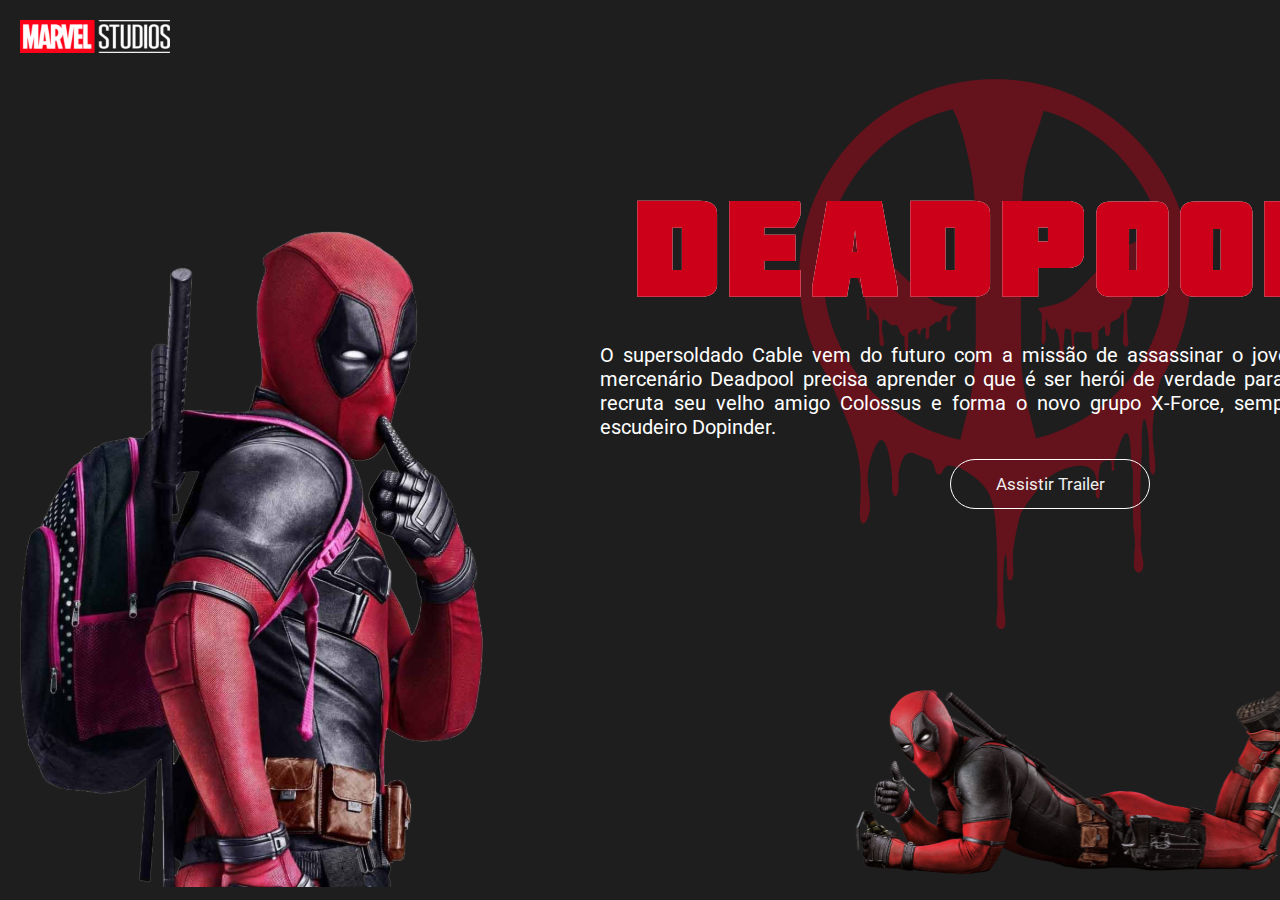
==== index.html @ f2dd84eb "Create Landing Page" ====
<!DOCTYPE html>
<html lang="pt-br">
<head>
    <meta charset="UTF-8">
    <meta http-equiv="X-UA-Compatible" content="IE=edge">
    <meta name="viewport" content="width=device-width, initial-scale=1.0">
    <title>Home - Deadpool Landpage</title>
    <link rel="stylesheet" href="style.css">
</head>
<body>
    <div class="logoDeadpool">
        <img src="./images/logoDeadpool.svg" alt="" srcset="">
    </div>
    <div class="cloud">
        <img src="./images/background2.svg" alt="" class="img_cloud">
    </div>
    <div class="logoMarvel">
        <img src="./images/logoMarvel.svg" alt="logoMarvel" srcset="">
    </div>
    <!-- Modal Trailer -->
    <div id="telaTrailer" class="modal">
        <div class="centeudoModalRecado">
            <div class="cabecalhoModal">
                <h1>Trailer</h1>
                <a class="cabecalhoModalFechar" onclick="fecharModal('telaTrailer')"><img src="./images/icons8-fechar.svg" alt="icone fechar"></a>
            </div>
            <div id="videoTrailer" class="corpoModal">
                <iframe width="765" height="415" src="https://www.youtube.com/embed/Z_TC1T8MS9g?controls=0" title="YouTube video player" frameborder="0" allow="accelerometer; autoplay; clipboard-write; encrypted-media; gyroscope; picture-in-picture; web-share" allowfullscreen></iframe>
                
            </div>
        </div>
    </div>

    <div class="descricao">
        <div class="tituloAnimado">
            <h1>DEADPOOL 2</h1>
            <h1>DEADPOOL 2</h1>
        </div>
        <span>O supersoldado Cable vem do futuro com a missão de assassinar o jovem mutante Russel e o mercenário Deadpool precisa aprender o que é ser herói de verdade para salvá-lo. Para isso, ele recruta seu velho amigo Colossus e forma o novo grupo X-Force, sempre com o apoio do fiel escudeiro Dopinder.</span>
        <button class="botoes" onclick="abrirTrailer('telaTrailer')">Assistir Trailer</button>
    </div>
    <div class="imagensDeadpool">
        <div class="slideUp">
            <img src="./images/deadpoolEmPé.svg" alt="deadpoolEmPé" srcset="">
        </div>
        <img src="./images/deadpoolDeitado.svg" alt="deadpoolDeitado" srcset="">
    </div>
    <script src="script.js"></script>
</body>
</html>
---- style.css ----
@import url('https://fonts.googleapis.com/css2?family=Roboto:wght@700&display=swap');

* {
    margin: 0;
    padding: 0;
    font-family: 'Roboto';
}

body {
    background-color: #1E1E1E;
}

@font-face {
    font-family: 'Deadpool Movie';
    src: url('../fontes/Deadpool_Movie.ttf') format('truetype');
    font-weight: normal;
    font-style: normal;
}

.cloud {
    position: absolute;
    width: 100vw;
    height: 90.7vh;
    animation: rotationLeft 25s linear infinite;
    z-index: -1;
}

.logoMarvel {
    display: flex;
    padding: 20px 20px;
}

.logoMarvel img {
    width: 150px;
    animation: pulseLogo 3s infinite;
}

.slideUp img{
    width: 463px;
}

.slideUp{
    padding-left: 20px;
    animation: slideUp 2s ease-in-out;
}

.imagensDeadpool img:nth-child(2) {
    width: 463px;
}

.imagensDeadpool {
    display: flex;
    width: 100vw;
    height: 90.85vh;
    align-items: flex-end;
    justify-content: space-between;
    overflow: hidden;
}

.img_cloud {
    height: 99.50vh;
    margin: 0;
    opacity: 0.5;
}

.descricao {
    display: flex;
    position: absolute;
    align-items: center;
    flex-direction: column;
    gap: 20px;
    color: #fff;
    font-size: 20px;
    width: 900px;
    text-align: justify;
    padding-left: 600px;
    padding-top: 250px;
}

.logoDeadpool{
    display: flex;
    position: absolute;
    z-index: -1;
    justify-content: end;
    width: 100vw;
}

.botoes {
    width: 200px;
    height: 50px;
    background: transparent;
    position: relative;
    padding: 23px;
    display: flex;
    align-items: center;
    justify-content: center;
    font-size: 17px;
    text-decoration: none;
    cursor: pointer;
    border: 1px solid #ffffff;
    border-radius: 25px;
    outline: none;
    overflow: hidden;
    color: rgb(238, 238, 238);
    transition: color 0.3s 0.1s ease-out;
    text-align: center;
}

.botoes::before {
    position: absolute;
    top: 0;
    left: 0;
    right: 0;
    bottom: 0;
    margin: auto;
    content: '';
    border-radius: 50%;
    display: block;
    width: 20em;
    height: 20em;
    left: -5em;
    text-align: center;
    transition: box-shadow 0.5s ease-out;
    z-index: -1;
}

.botoes:hover {
    color: #cc0018;
    border: 1px solid rgb(252, 252, 252);
}

.botoes:hover::before {
    box-shadow: inset 0 0 0 10em rgb(255, 255, 255);
}

.tituloAnimado {
    justify-content: center;
    display: flex;
    align-items: center;
}

.tituloAnimado h1 {
    letter-spacing: 10px;
    font-family: 'Deadpool Movie', sans-serif;
    font-size: 110px;
    color: #fff;
    z-index: 1;
    position: absolute;
    transform: translate(-0%, -50%);
}

.tituloAnimado h1:nth-child(1){
    font-weight: 700;
    
}

.tituloAnimado h1:nth-child(2){
    color: #cc0018;
    font-weight: 700;
    animation: animate 4s ease-in-out infinite;
}

/* ModalTrailer */

.modal{
    background-color: rgba(0, 0, 0, .5);
    display: flex;
    align-items: center;
    justify-content: center;
    position: fixed;
    top: 0;
    left: 0;
    width: 100vw;
    height: 100vh;
    display: none;
    z-index: 2;
}

.centeudoModalRecado{
    background-color: #ffffff;
    border-radius: 8px;
    margin-top: 3%;
}

.cabecalhoModal{
    padding: 1px 8px;
    display: flex;
    justify-content: space-between;
    border-bottom: solid 1px #D9D9D9;
    background-color: #cc0018;
    border-radius: 8px 8px 0 0;
    color: #ffffff;
}

.cabecalhoModalFechar{
    margin-left: 2rem !important;
}

.cabecalhoModalFechar img{
    cursor: pointer;
    width: 30px;
    height: 30px;
    margin-top: 2px;
    filter: invert(1);
}

.corpoModal{
    display: flex;
    justify-content: center;
    align-items: center;
}

.corpoModal button{
    margin-top: .8rem;
    margin-bottom: .8rem;
    background-color: rgba(200, 200, 206, 0.62);
}

/* Animações */

@keyframes rotationLeft {
    0% {
        transform: translateZ(0);
    }

    100% {
        transform: translate3d(-50%, 0, 0);
    }
}


@keyframes pulseLogo {
    0% {
        box-shadow: 5px 5px 20px rgb(255, 0, 0);
    }

    50% {
        box-shadow: 5px 5px 30px rgba(255, 5, 5, 0.443);
    }

    100% {
        box-shadow: 5px 5px 20px rgba(248, 179, 179, 0.8);
    }
}

@keyframes animate {

    0%,
    100% {
      clip-path: polygon(0% 45%,
          15% 44%,
          32% 50%,
          54% 60%,
          70% 61%,
          84% 59%,
          100% 52%,
          100% 100%,
          0% 100%);
    }
  
    50% {
      clip-path: polygon(0 60%,
          16% 65%,
          34% 66%,
          51% 62%,
          67% 50%,
          84% 45%,
          100% 46%,
          100% 100%,
          0% 100%);
    }
  }

  @keyframes slideUp {
    from {
        opacity: 0;
        transform: translateY(100%);
      }
      to {
        opacity: 1;
        transform: translateY(0);
      }
  }
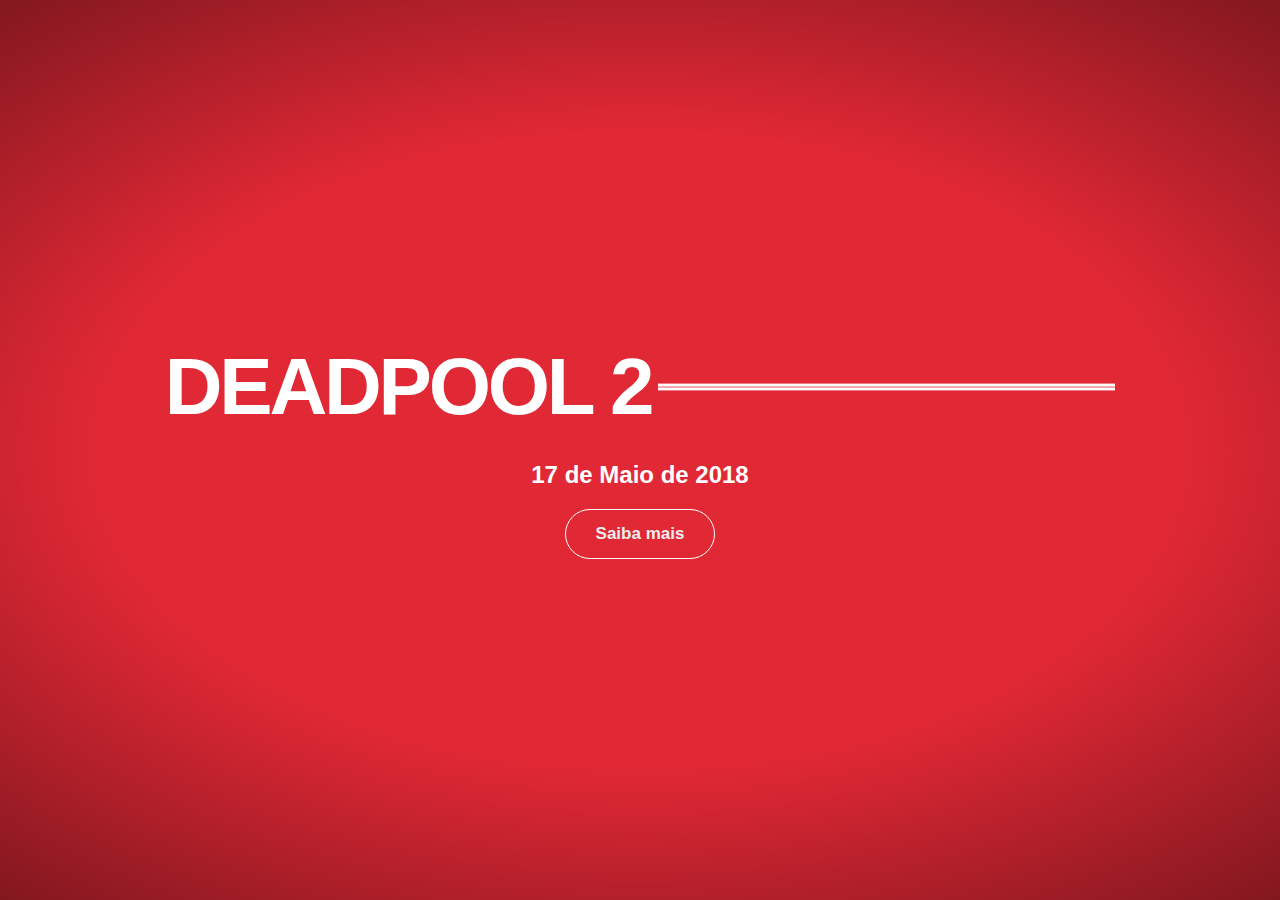
==== commit 21a6c11b: "Rename page1.html to index.html" ====
--- a/index.html
+++ b/index.html
@@ -1,50 +1,36 @@
 <!DOCTYPE html>
-<html lang="pt-br">
+<html>
+
 <head>
-    <meta charset="UTF-8">
-    <meta http-equiv="X-UA-Compatible" content="IE=edge">
-    <meta name="viewport" content="width=device-width, initial-scale=1.0">
-    <title>Home - Deadpool Landpage</title>
-    <link rel="stylesheet" href="style.css">
+    <meta charset="utf-8">
+    <meta name="viewport" content="width=device-width">
+    <title>Deadpool 2</title>
+    <link href="./src/style/pagina1.css" rel="stylesheet" />
+    <link href='https://fonts.googleapis.com/css?family=Bungee Inline' rel='stylesheet'>
+    <link href='https://fonts.googleapis.com/css?family=Creepster' rel='stylesheet'>
+
+
 </head>
-<body>
-    <div class="logoDeadpool">
-        <img src="./images/logoDeadpool.svg" alt="" srcset="">
-    </div>
-    <div class="cloud">
-        <img src="./images/background2.svg" alt="" class="img_cloud">
-    </div>
-    <div class="logoMarvel">
-        <img src="./images/logoMarvel.svg" alt="logoMarvel" srcset="">
-    </div>
-    <!-- Modal Trailer -->
-    <div id="telaTrailer" class="modal">
-        <div class="centeudoModalRecado">
-            <div class="cabecalhoModal">
-                <h1>Trailer</h1>
-                <a class="cabecalhoModalFechar" onclick="fecharModal('telaTrailer')"><img src="./images/icons8-fechar.svg" alt="icone fechar"></a>
-            </div>
-            <div id="videoTrailer" class="corpoModal">
-                <iframe width="765" height="415" src="https://www.youtube.com/embed/Z_TC1T8MS9g?controls=0" title="YouTube video player" frameborder="0" allow="accelerometer; autoplay; clipboard-write; encrypted-media; gyroscope; picture-in-picture; web-share" allowfullscreen></iframe>
-                
+
+<div class="wrapper run-animation" id="animate">
+
+    <div class="logo">
+
+        <span class="marvel">Deadpool 2</span>
+        <span class="studios">Marvel Studios</span>
+
+        <div>
+            <h2 class="dataLancamento">17 de Maio de 2018</h2>
+            <div class="btn-principal">
+                <a href="./src/paginas/index.html"><button class="botoes">Saiba mais</button></a>
             </div>
         </div>
+
     </div>
 
-    <div class="descricao">
-        <div class="tituloAnimado">
-            <h1>DEADPOOL 2</h1>
-            <h1>DEADPOOL 2</h1>
-        </div>
-        <span>O supersoldado Cable vem do futuro com a missão de assassinar o jovem mutante Russel e o mercenário Deadpool precisa aprender o que é ser herói de verdade para salvá-lo. Para isso, ele recruta seu velho amigo Colossus e forma o novo grupo X-Force, sempre com o apoio do fiel escudeiro Dopinder.</span>
-        <button class="botoes" onclick="abrirTrailer('telaTrailer')">Assistir Trailer</button>
-    </div>
-    <div class="imagensDeadpool">
-        <div class="slideUp">
-            <img src="./images/deadpoolEmPé.svg" alt="deadpoolEmPé" srcset="">
-        </div>
-        <img src="./images/deadpoolDeitado.svg" alt="deadpoolDeitado" srcset="">
-    </div>
-    <script src="script.js"></script>
+</div>
+
+<div class="images"></div>
 </body>
-</html>+
+</html>
--- a/src/style/pagina1.css
+++ b/src/style/pagina1.css
@@ -0,0 +1,268 @@
+* {
+  box-sizing: border-box;
+  font-family: "Barlow Condensed", sans-serif;
+  text-decoration: none;
+}
+body {
+  margin: 0;
+  background-color: #e12835;
+  background-image: radial-gradient(
+    #e12835 20%,
+    #e12835 50%,
+    rgba(0, 0, 0, 0.5) 100%
+  );
+  background-size: 120%;
+  background-position: center;
+  font-family: "Barlow Condensed", sans-serif;
+  animation: tighten-vinette ease-out 2000ms forwards;
+}
+
+.dataLancamento{
+  color: #fff;
+}
+
+.images {
+  pointer-events: none;
+  height: 100vh;
+  top: 0;
+  bottom: 0;
+  right: 0;
+  left: 0;
+  position: absolute;
+  opacity: 0.6;
+  z-index: 20;
+  background-size: cover;
+  background-position: center;
+  background-repeat: none;
+  background-image: url("https://static.comicvine.com/uploads/original/11124/111240517/4986890-4700382785-29908.jpg");
+}
+.wrapper {
+  height: 100vh;
+  display: flex;
+  align-items: center;
+  justify-content: center;
+}
+.logo {
+  cursor: pointer;
+  text-align: center;
+}
+.logo:hover .restart {
+  opacity: 0.8;
+}
+.restart {
+  color: #fff;
+  margin-top: 20px;
+  font-size: 1.5rem;
+  text-transform: uppercase;
+  letter-spacing: -0.08rem;
+  transition: opacity 150ms linear;
+}
+.marvel,
+.studios {
+  position: relative;
+  color: #fff;
+  text-transform: uppercase;
+  letter-spacing: -0.2rem;
+  font-size: 5rem;
+  margin: 0.05rem 0.05rem 0.5rem;
+  padding: 0 0.4rem;
+  display: inline-block;
+}
+.studios {
+  font-weight: 500;
+  letter-spacing: -0.3rem;
+  transform: translateX(-95px);
+}
+.marvel {
+  z-index: 10;
+  font-weight: 800;
+  transform: translateX(95px);
+}
+.marvel:before {
+  z-index: -10;
+  content: "";
+  display: block;
+  background-color: #e12835;
+  height: 100%;
+  width: 100%;
+  position: absolute;
+  top: 0;
+  left: 0;
+}
+.studios:after,
+.studios:before {
+  content: "";
+  display: block;
+  height: 3px;
+  position: absolute;
+  background-color: #fff;
+  display: block;
+  left: 0.4rem;
+  right: 0.4rem;
+}
+.studios:before {
+  top: 0;
+}
+.studios:after {
+  bottom: 0;
+}
+.wrapper.run-animation {
+  animation: shrink ease-out 4800ms forwards 600ms;
+}
+.wrapper.run-animation .marvel {
+  transform: translateX(95px);
+  animation: slide-out-X 900ms ease forwards;
+}
+.wrapper.run-animation .studios {
+  transform: translateX(-95px);
+  color: transparent;
+  animation: slide-out-X 900ms ease forwards,
+    show-text 300ms linear forwards 1500ms;
+}
+.wrapper.run-animation .studios:before {
+  transform: translateY(2.9rem);
+  animation: slide-out-Y 500ms ease forwards 750ms;
+}
+.wrapper.run-animation .studios:after {
+  transform: translateY(-2.9rem);
+  animation: slide-out-Y 500ms ease forwards 750ms;
+}
+.wrapper.run-animation .restart {
+  opacity: 0;
+  animation: fade-down 1500ms ease 3600ms forwards;
+}
+.wrapper.run-animation ~ .images {
+  animation: flicker-images 2000ms 2 steps(1, end), fade-out 5500ms forwards;
+}
+
+.btn-principal{
+  display: flex;
+  justify-content: center;
+}
+
+.botoes {
+  width: 150px;
+  height: 50px;
+  background: transparent;
+  position: relative;
+  padding: 23px;
+  display: flex;
+  justify-content: center;
+  align-items: center;
+  font-size: 17px;
+  font-weight: 600;
+  text-decoration: none;
+  cursor: pointer;
+  border: 1px solid #ffffff;
+  border-radius: 25px;
+  outline: none;
+  overflow: hidden;
+  color: rgb(238, 238, 238);
+  transition: color 0.3s 0.1s ease-out;
+  text-align: center;
+} 
+
+.botoes::before {
+  position: absolute;
+  top: 0;
+  left: 0;
+  right: 0;
+  bottom: 0;
+  margin: auto;
+  content: '';
+  border-radius: 50%;
+  display: block;
+  width: 20em;
+  height: 20em;
+  left: -5em;
+  text-align: center;
+  transition: box-shadow 0.5s ease-out;
+  z-index: -1;
+}
+
+.botoes:hover {
+  color: #cc0018;
+  border: 1px solid rgb(252, 252, 252);
+}
+
+.botoes:hover::before {
+  box-shadow: inset 0 0 0 10em rgb(255, 255, 255);
+}
+
+
+
+@keyframes slide-out-X {
+  100% {
+    transform: translateX(0);
+  }
+}
+@keyframes slide-out-Y {
+  100% {
+    transform: translateY(0);
+  }
+}
+@keyframes show-text {
+  100% {
+    color: #fff;
+  }
+}
+@keyframes shrink {
+  100% {
+    transform: scale(0.8);
+  }
+}
+@keyframes tighten-vinette {
+  100% {
+    background-size: 120%;
+  }
+}
+@keyframes fade-down {
+  0% {
+    transform: translateY(-2rem);
+    opacity: 0;
+  }
+  100% {
+    transform: translateY(0);
+    opacity: 0.5;
+  }
+}
+@keyframes fade-out {
+  100% {
+    opacity: 0;
+  }
+}
+@keyframes flicker-images {
+  0% {
+    background-image: url("https://wallpapercave.com/wp/wp3517910.jpg");
+  }
+  10% {
+    background-image: url("https://images7.alphacoders.com/901/thumb-1920-901925.jpg");
+  }
+  20% {
+    background-image: url("https://www.teahub.io/photos/full/115-1152771_deadpool-movie-deadpool-wallpaper-4k.jpg");
+  }
+  30% {
+    background-image: url("https://www.pixel4k.com/wp-content/uploads/2018/09/deadpool_1536362035.jpg");
+  }
+  40% {
+    background-image: url("https://c4.wallpaperflare.com/wallpaper/207/760/989/movie-deadpool-2-deadpool-wallpaper-preview.jpg");
+  }
+  50% {
+    background-image: url("https://c4.wallpaperflare.com/wallpaper/73/147/601/movie-deadpool-2-deadpool-wallpaper-preview.jpg");
+  }
+  60% {
+    background-image: url("https://rare-gallery.com/uploads/posts/565929-deadpool-wallpaper.jpg");
+  }
+  70% {
+    background-image: url("https://ogimg.infoglobo.com.br/rioshow/24884446-8f3-e73/FT1086A/760/deadpool-primeiro-filme.jpeg.jpg");
+  }
+  80% {
+    background-image: url("https://www.teahub.io/photos/full/8-83715_deadpool-wallpapers-for-pc.jpg");
+  }
+  90% {
+    background-image: url("https://disneyplusbrasil.com.br/wp-content/uploads/2022/12/Ryan-Reynolds-Deadpool.jpg");
+  }
+  100% {
+    background-image: url("https://pyxis.nymag.com/v1/imgs/c9c/7d7/c664d670e53c6571fe4962edcb5d43c2b3-deadpool.jpg");
+  }
+}
